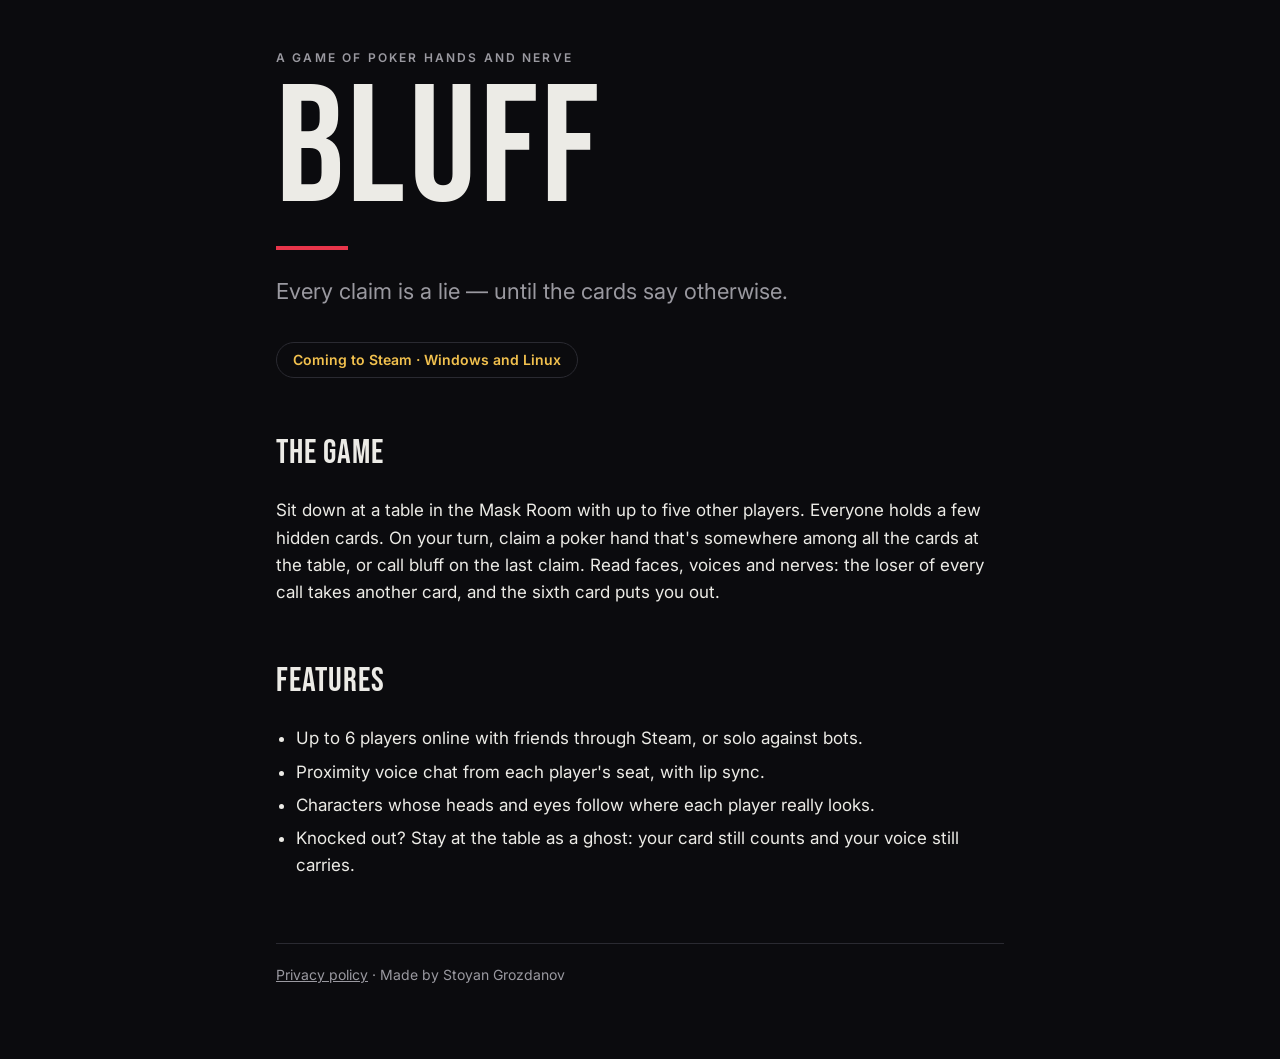
==== index.html @ 8750d7a8 "Landing page and privacy policy" ====
<!doctype html>
<html lang="en">
<head>
	<meta charset="utf-8">
	<meta name="viewport" content="width=device-width, initial-scale=1">
	<title>Bluff</title>
	<meta name="description" content="A first-person poker-bluffing card game for up to 6 players. Coming to Steam for Windows and Linux.">
	<link rel="stylesheet" href="style.css">
</head>
<body>
	<main class="page">
		<p class="eyebrow">A game of poker hands and nerve</p>
		<h1 class="wordmark">Bluff</h1>
		<div class="bar"></div>
		<p class="tagline">Every claim is a lie — until the cards say otherwise.</p>
		<span class="badge">Coming to Steam · Windows and Linux</span>

		<h2>The game</h2>
		<p>Sit down at a table in the Mask Room with up to five other players. Everyone holds a few hidden cards. On your turn, claim a poker hand that's somewhere among all the cards at the table, or call bluff on the last claim. Read faces, voices and nerves: the loser of every call takes another card, and the sixth card puts you out.</p>

		<h2>Features</h2>
		<ul>
			<li>Up to 6 players online with friends through Steam, or solo against bots.</li>
			<li>Proximity voice chat from each player's seat, with lip sync.</li>
			<li>Characters whose heads and eyes follow where each player really looks.</li>
			<li>Knocked out? Stay at the table as a ghost: your card still counts and your voice still carries.</li>
		</ul>

		<footer>
			<a href="privacy.html">Privacy policy</a> · Made by Stoyan Grozdanov
		</footer>
	</main>
</body>
</html>
---- style.css ----
@font-face {
	font-family: "Bebas Neue";
	src: url("fonts/BebasNeue-Regular.ttf") format("truetype");
	font-display: swap;
}

@font-face {
	font-family: "Inter";
	src: url("fonts/Inter-Variable.ttf") format("truetype");
	font-weight: 100 900;
	font-display: swap;
}

:root {
	--ink: #0b0b0e;
	--panel: #15151a;
	--line: #2a2a31;
	--text: #ecebe6;
	--muted: #9a99a0;
	--accent: #e8354a;
	--gold: #f2c14e;
}

* {
	box-sizing: border-box;
}

html {
	background: var(--ink);
	color: var(--text);
	font-family: "Inter", system-ui, sans-serif;
	font-size: 17px;
	line-height: 1.6;
}

body {
	margin: 0;
}

a {
	color: var(--gold);
}

.page {
	max-width: 760px;
	margin: 0 auto;
	padding: 48px 16px 72px;
}

.eyebrow {
	color: var(--muted);
	font-size: 12px;
	font-weight: 600;
	letter-spacing: 0.18em;
	text-transform: uppercase;
	margin: 0;
}

.wordmark {
	font-family: "Bebas Neue", Impact, sans-serif;
	font-weight: 400;
	font-size: clamp(96px, 22vw, 168px);
	line-height: 0.9;
	letter-spacing: 0.02em;
	margin: 8px 0 0;
}

.bar {
	width: 72px;
	height: 4px;
	background: var(--accent);
	margin: 20px 0 24px;
}

.tagline {
	font-size: 22px;
	color: var(--muted);
	margin: 0 0 32px;
}

.badge {
	display: inline-block;
	border: 1px solid var(--line);
	border-radius: 999px;
	padding: 6px 16px;
	font-size: 14px;
	font-weight: 600;
	color: var(--gold);
}

h2 {
	font-family: "Bebas Neue", Impact, sans-serif;
	font-weight: 400;
	font-size: 34px;
	letter-spacing: 0.03em;
	margin: 48px 0 8px;
}

ul {
	padding-left: 20px;
}

li {
	margin: 6px 0;
}

.card {
	background: var(--panel);
	border: 1px solid var(--line);
	border-radius: 14px;
	padding: 20px 24px;
	margin: 16px 0;
}

footer {
	border-top: 1px solid var(--line);
	margin-top: 64px;
	padding-top: 20px;
	color: var(--muted);
	font-size: 14px;
}

footer a {
	color: var(--muted);
}

.policy h1 {
	font-family: "Bebas Neue", Impact, sans-serif;
	font-weight: 400;
	font-size: 56px;
	line-height: 1;
	margin: 8px 0 4px;
}

.policy .updated {
	color: var(--muted);
	margin: 0 0 24px;
}
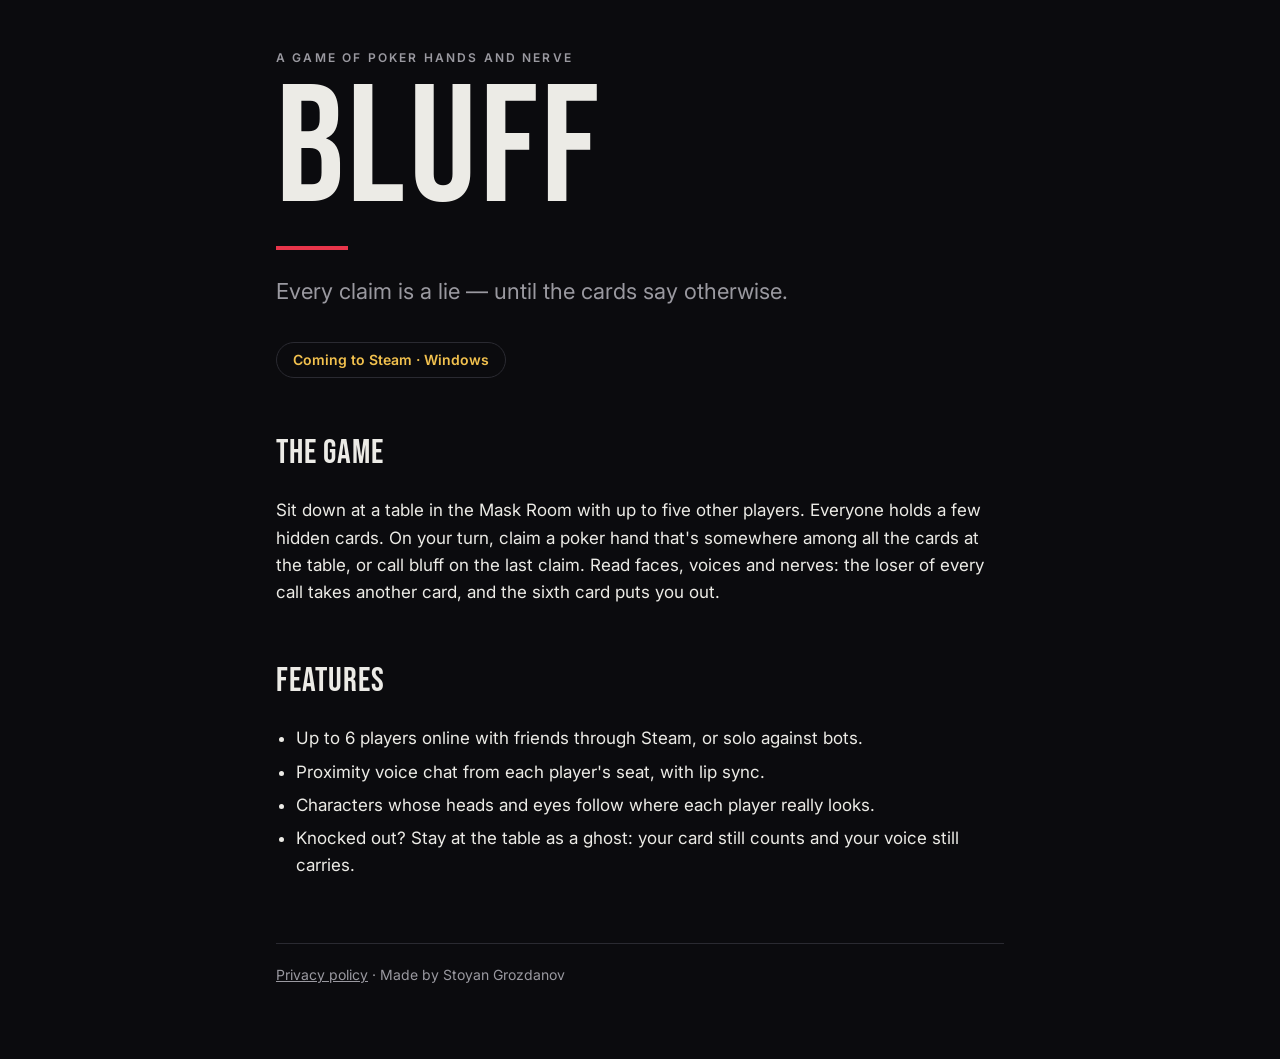
==== commit b9418503: "Landing page 0.4.0: Windows first, Linux later" ====
--- a/index.html
+++ b/index.html
@@ -3,8 +3,9 @@
 <head>
 	<meta charset="utf-8">
 	<meta name="viewport" content="width=device-width, initial-scale=1">
+	<meta name="version" content="0.4.0">
 	<title>Bluff</title>
-	<meta name="description" content="A first-person poker-bluffing card game for up to 6 players. Coming to Steam for Windows and Linux.">
+	<meta name="description" content="A first-person poker-bluffing card game for up to 6 players. Coming to Steam for Windows.">
 	<link rel="stylesheet" href="style.css">
 </head>
 <body>
@@ -13,7 +14,7 @@
 		<h1 class="wordmark">Bluff</h1>
 		<div class="bar"></div>
 		<p class="tagline">Every claim is a lie — until the cards say otherwise.</p>
-		<span class="badge">Coming to Steam · Windows and Linux</span>
+		<span class="badge">Coming to Steam · Windows</span>
 
 		<h2>The game</h2>
 		<p>Sit down at a table in the Mask Room with up to five other players. Everyone holds a few hidden cards. On your turn, claim a poker hand that's somewhere among all the cards at the table, or call bluff on the last claim. Read faces, voices and nerves: the loser of every call takes another card, and the sixth card puts you out.</p>
